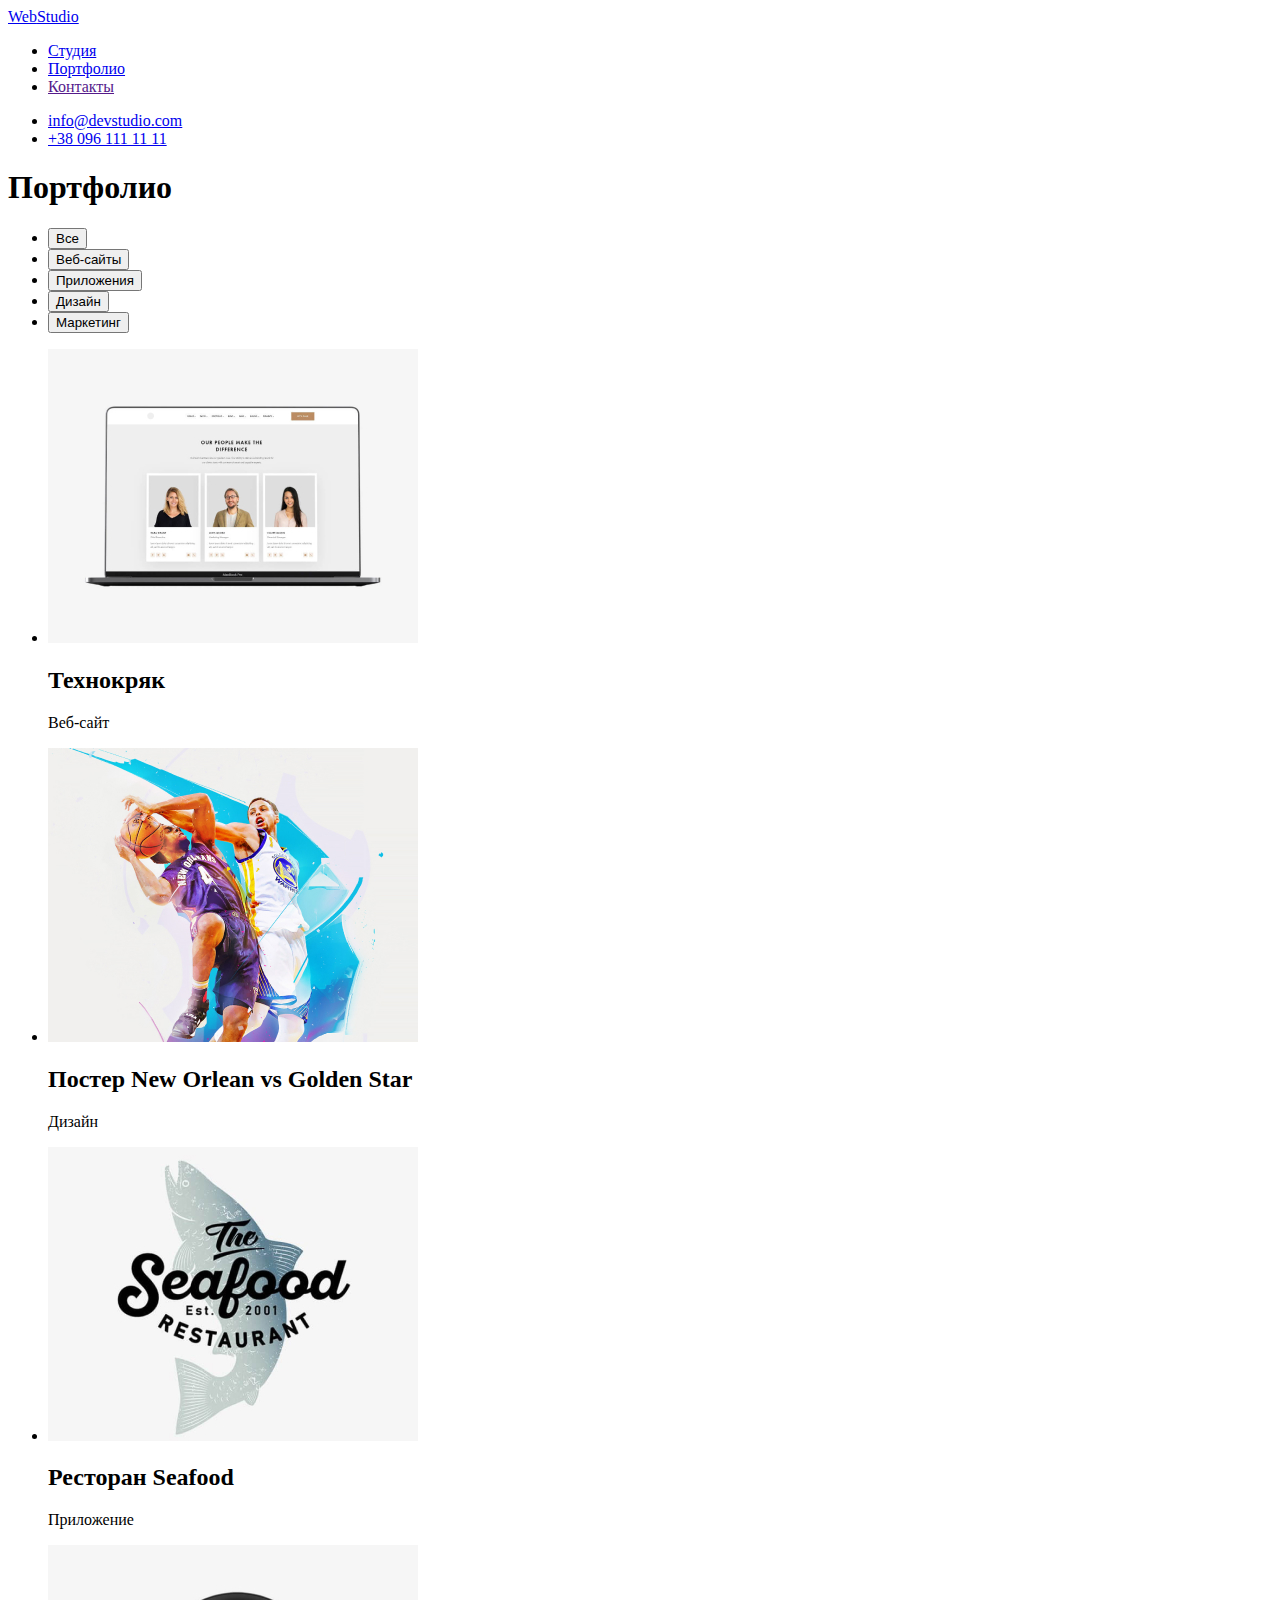
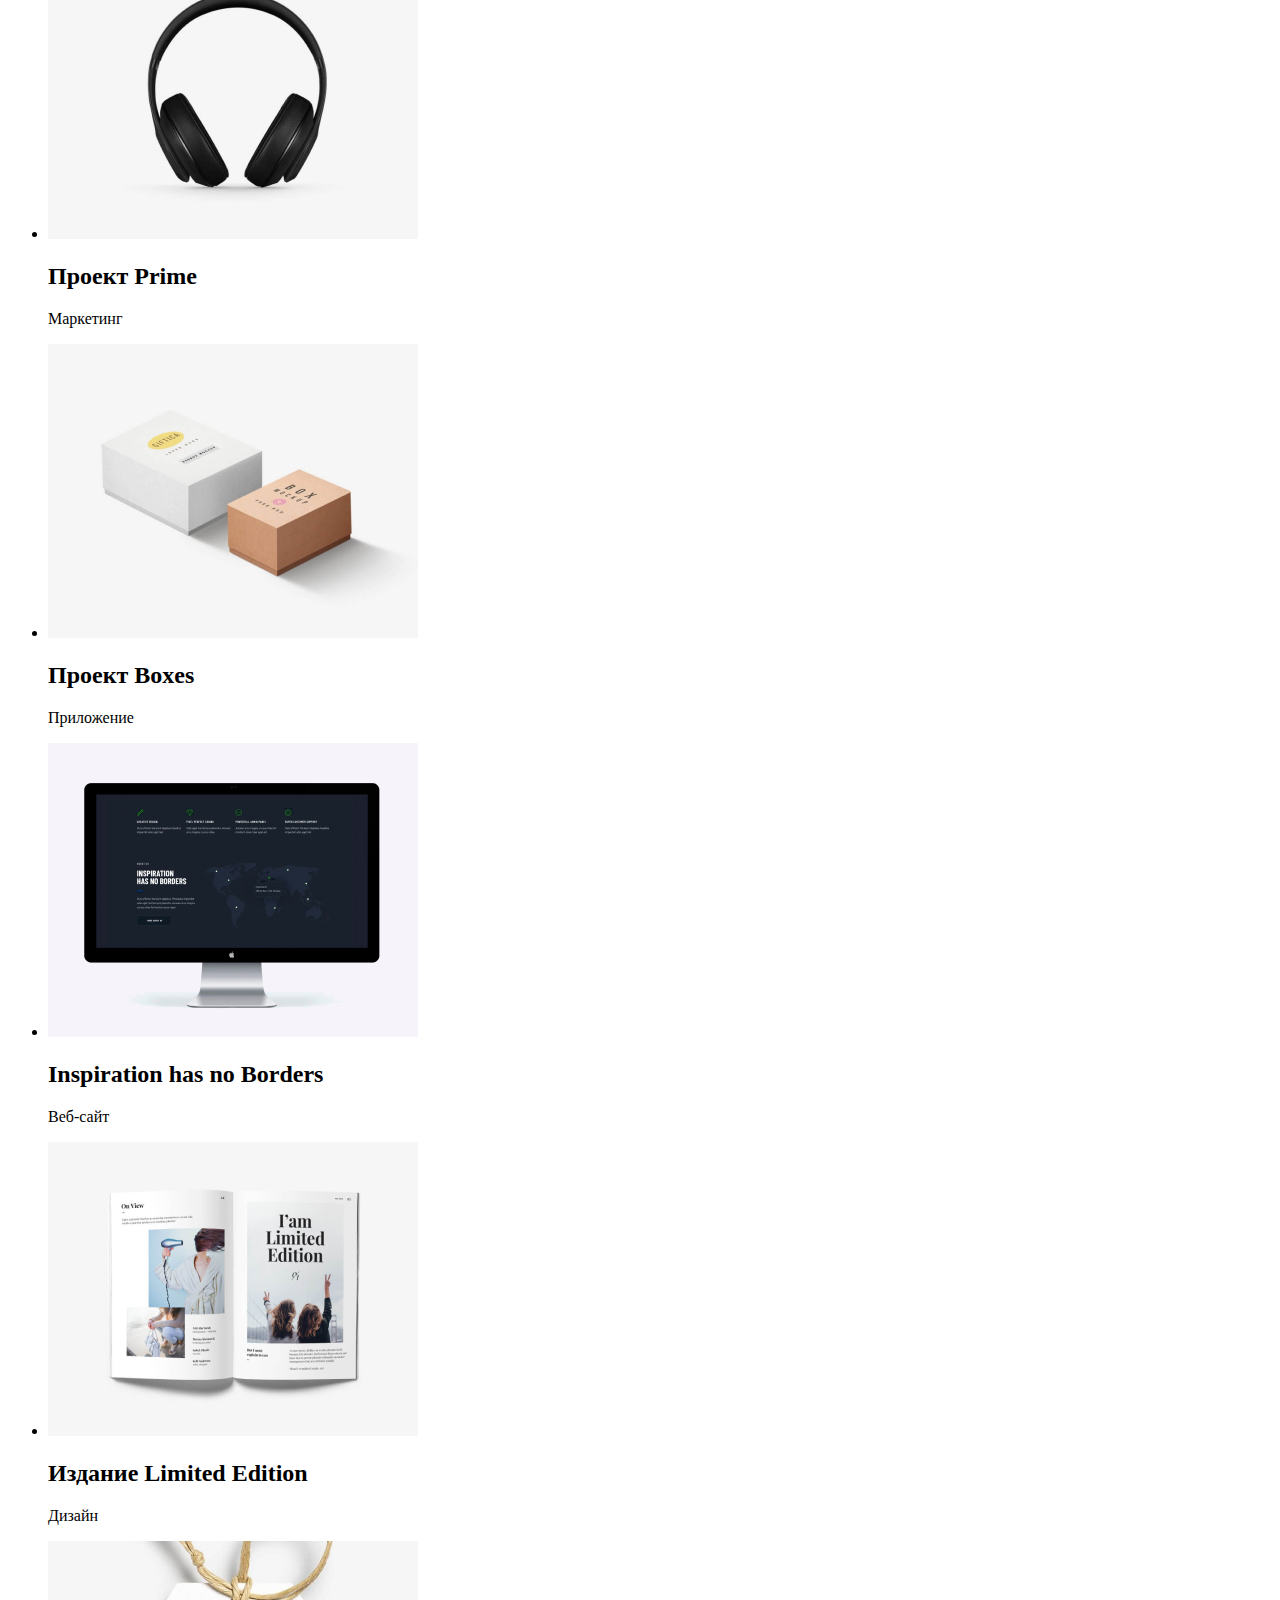
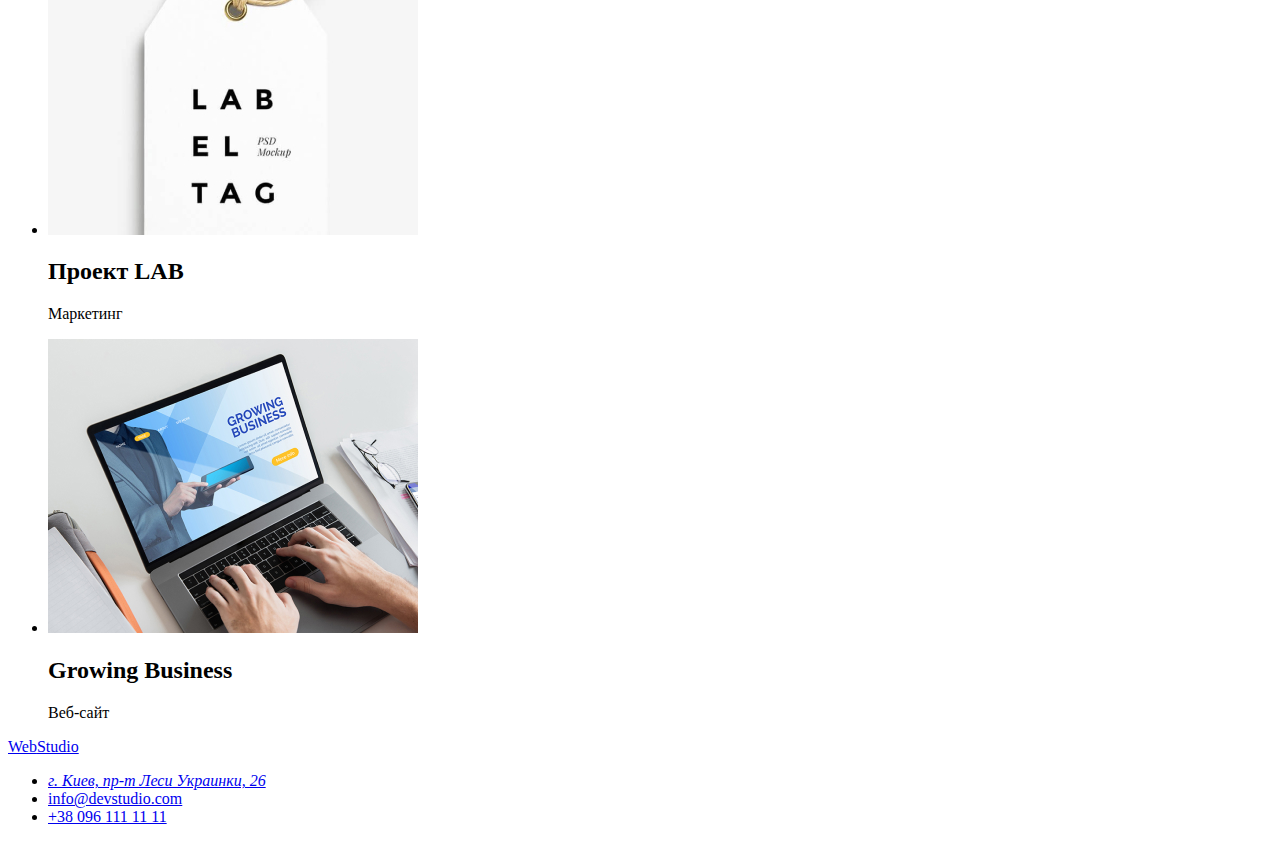
==== portfolio.html @ 706b6e43 "ДЗ на здачу" ====
<!DOCTYPE html>
<html lang="ru">

<head>
    <meta charset="UTF-8">
    <meta http-equiv="X-UA-Compatible" content="IE=edge">
    <meta name="viewport" content="width=device-width, initial-scale=1.0">
    <title>Document</title>
    <!--Шрифти-->
    <link rel="preconnect" href="https://fonts.googleapis.com">
    <link rel="preconnect" href="https://fonts.gstatic.com" crossorigin>
    <link
        href="https://fonts.googleapis.com/css2?family=Raleway:wght@700&family=Roboto:wght@400;500;700;900&display=swap"
        rel="stylesheet">
    <!--Нормалізація стилів-->
    <link rel="stylesheet" href="https://cdnjs.cloudflare.com/ajax/libs/modern-normalize/1.1.0/modern-normalize.min.css"
        integrity="sha512-wpPYUAdjBVSE4KJnH1VR1HeZfpl1ub8YT/NKx4PuQ5NmX2tKuGu6U/JRp5y+Y8XG2tV+wKQpNHVUX03MfMFn9Q=="
        crossorigin="anonymous" referrerpolicy="no-referrer" />
    <!--Підключаємо стилі-->
    <link rel="stylesheet" href="./css/styles.css">
</head>

<body>
    <!--Секція Хедер -->
    <header class="header">
        <div class="container header-container">
            <a class="logo link" lang="en" href="./index.html"><span class="logo-color">Web</span>Studio</a>
            <nav class="heder-nav">
                <ul class="header-list list">
                    <li class="header-list-item"><a class="header-link link current" href="./index.html">Студия</a></li>
                    <li class="header-list-item"><a class="header-link link " href="./portfolio.html">Портфолио</a></li>
                    <li class="header-list-item"><a class="header-link link " href="">Контакты</a></li>
                </ul>
            </nav>
            <ul class="header-group list ">
                <li><a class="haeder-contact link" href="mailto:info@devstudio.com">info@devstudio.com</a></li>
                <li><a class="haeder-contact link" href="tel:+380961111111">+38 096 111 11 11</a></li>
            </ul>
        </div>
    </header>
    <!-- Секція Мейн-->
    <main class="portfolio-main">
        <!--Секція портфоліо-->
        <section>
            <div class="container portfolio-main-about">
                <h1 class="hidden-headlines">Портфолио</h1>
                <!--прихований заголовок-->
                <ul class="list btn-filter-about">
                    <li><button class="btn-filter current" type="button">Все</button></li>
                    <li><button class="btn-filter" type="button">Веб-сайты</button></li>
                    <li><button class="btn-filter" type="button">Приложения</button></li>
                    <li><button class="btn-filter" type="button">Дизайн</button></li>
                    <li><button class="btn-filter" type="button">Маркетинг</button></li>
                </ul>
                <ul class="portfolio-list list">
                    <li class="portfolio-list-about">
                        <img class="portfolio-list-img" src="./images/portfolio/img-1.jpeg" alt="сайт наших клієнтів"
                            width="370" height="294">
                        <h2 class="portfolio-list-work">Технокряк</h2>
                        <p class="portfolio-list-category">Веб-сайт</p>
                    </li>
                    <li class="portfolio-list-about">
                        <img class="portfolio-list-img" src="./images/portfolio/img-2.jpeg"
                            alt="постер ігри баскетбольних команд" width="370" height="294">
                        <h2 class="portfolio-list-work">Постер <span lang="en">New Orlean vs Golden Star</span></h2>
                        <p class="portfolio-list-category">Дизайн</p>
                    </li>
                    <li class="portfolio-list-about">
                        <img class="portfolio-list-img" src="./images/portfolio/img-3.jpeg" alt="логотип ресторану"
                            width="370" height="294">
                        <h2 class="portfolio-list-work">Ресторан <span lang="en">Seafood</span></h2>
                        <p class="portfolio-list-category">Приложение</p>
                    </li>
                    <li class="portfolio-list-about">
                        <img class="portfolio-list-img" src="./images/portfolio/img-4.jpeg" alt="навушники" width="370"
                            height="294">
                        <h2 class="portfolio-list-work">Проект <span lang="en">Prime</span></h2>
                        <p class="portfolio-list-category">Маркетинг</p>
                    </li>
                    <li class="portfolio-list-about">
                        <img class="portfolio-list-img" src="./images/portfolio/img-5.jpeg" alt="" width="370"
                            height="294">
                        <h2 class="portfolio-list-work">Проект <span lang="en">Boxes</span></h2>
                        <p class="portfolio-list-category">Приложение</p>
                    </li>
                    <li class="portfolio-list-about">
                        <img class="portfolio-list-img" src="./images/portfolio/img-6.jpeg" alt="сайт наших клієнтів"
                            width="370" height="294">
                        <h2 class="portfolio-list-work"><span lang="en">Inspiration has no Borders</span></h2>
                        <p class="portfolio-list-category">Веб-сайт</p>
                    </li>
                    <li class="portfolio-list-about">
                        <img class="portfolio-list-img" src="./images/portfolio/img-7.jpeg" alt="розворот журналу"
                            width="370" height="294">
                        <h2 class="portfolio-list-work">Издание <span lang="en">Limited Edition</span></h2>
                        <p class="portfolio-list-category">Дизайн</p>
                    </li>
                    <li class="portfolio-list-about">
                        <img class="portfolio-list-img" src="./images/portfolio/img-8.jpeg" alt="лейба компанії"
                            width="370" height="294">
                        <h2 class="portfolio-list-work">Проект <span lang="en">LAB</span></h2>
                        <p class="portfolio-list-category">Маркетинг</p>
                    </li>
                    <li class="portfolio-list-about">
                        <img class="portfolio-list-img" src="./images/portfolio/img-9.jpeg" alt="сайт наших клієнтів"
                            width="370" height="294">
                        <h2 class="portfolio-list-work"><span lang="en">Growing Business</span></h2>
                        <p class="portfolio-list-category">Веб-сайт</p>
                    </li>
                </ul>
            </div>
        </section>
    </main>
    <!--Секція Футер-->
    <footer class="footer">
        <div class="container footer-container-about">
            <a class="logo link" href="./index.html"><span class="logo-color">Web</span><span
                    class="footer-logo">Studio</span></a>
            <ul class="list footer-list">
                <li class="footer-list-about">
                    <address>
                        <a class="addres-link link" href="https://goo.gl/maps/RACPQmF9XPYfLXvd8" target="_blank"
                            rel="noopener noreferr">г. Киев, пр-т
                            Леси Украинки, 26</a>
                    </address>
                </li>
                <li class="footer-list-about"><a class="footer-contact link"
                        href="mailto:info@devstudio.com">info@devstudio.com</a></li>
                <li class="footer-list-about"><a class="footer-contact link" href="tel:+380961111111">+38 096 111 11
                        11</a></li>
            </ul>
        </div>
    </footer>
</body>

</html>
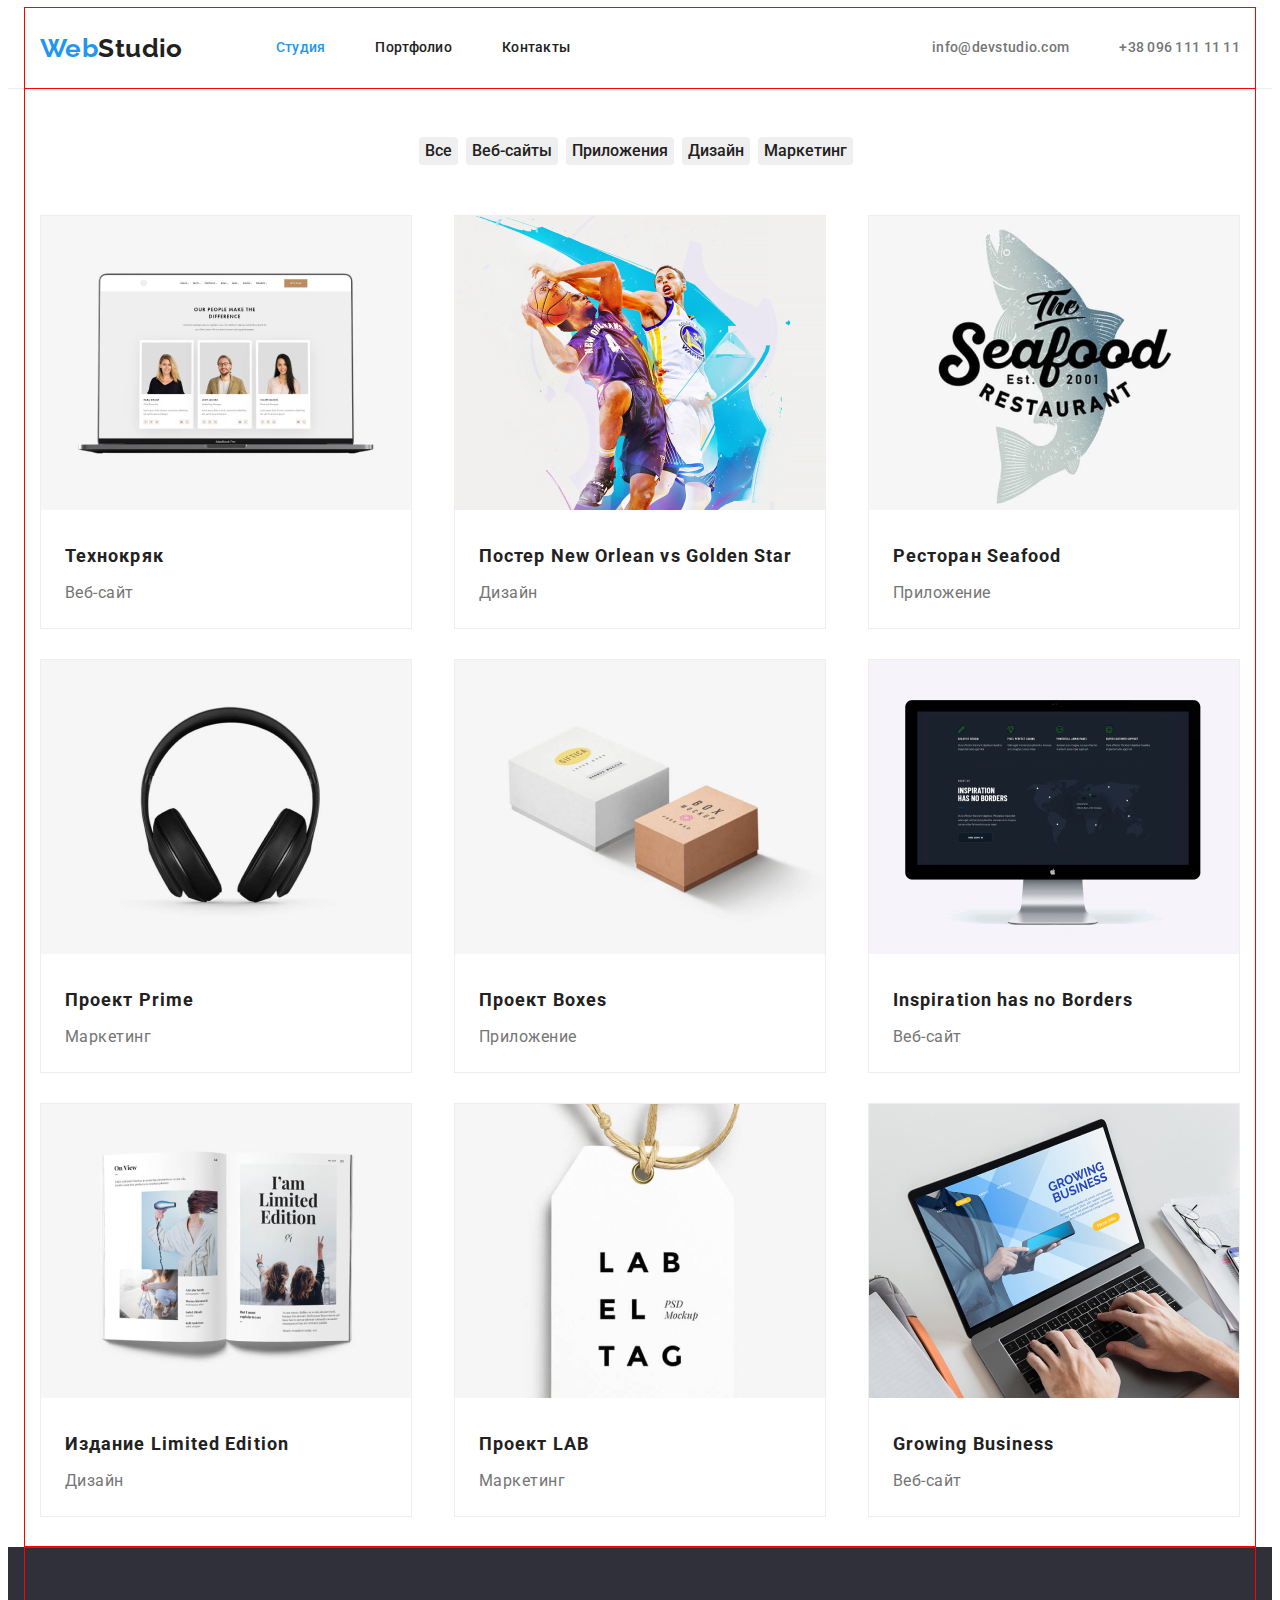
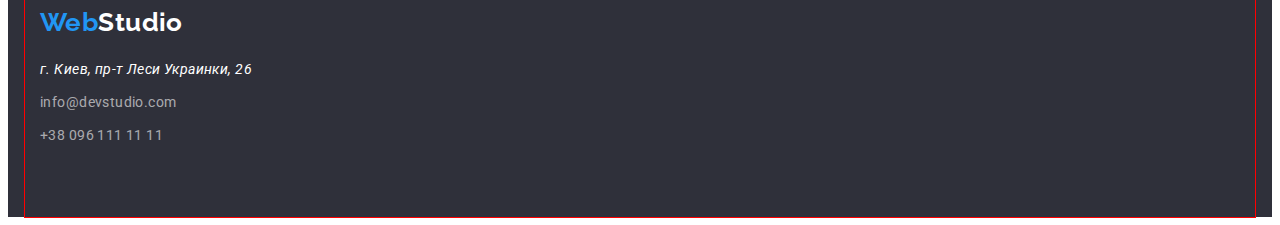
==== commit 316b790d: "повторна перевірка" ====
--- a/portfolio.html
+++ b/portfolio.html
@@ -17,7 +17,7 @@
         integrity="sha512-wpPYUAdjBVSE4KJnH1VR1HeZfpl1ub8YT/NKx4PuQ5NmX2tKuGu6U/JRp5y+Y8XG2tV+wKQpNHVUX03MfMFn9Q=="
         crossorigin="anonymous" referrerpolicy="no-referrer" />
     <!--Підключаємо стилі-->
-    <link rel="stylesheet" href="./css/styles.css">
+    <link rel="stylesheet" href="./CSS/styles.css">
 </head>
 
 <body>
--- a/CSS/styles.css
+++ b/CSS/styles.css
@@ -0,0 +1,393 @@
+:root {
+    /*Шрифт*/
+    --main-font: "Roboto";
+    --secondary-font: "Raleway";
+    /*колір шрифта*/
+    --accent-color: #2196F3;
+    --txt-color: #212121;
+    --general-color: #757575;
+    --additional--color: #FFFFFF;
+    /*фоновий колір*/
+    --backgraund-color: #2F303A;
+    --backgraund-btn-color: #2196F3;
+    --backgraund--hover-color: #188CE8;
+    --backgraund--add-color: #F5F4FA;
+    --backgraund--general-color: #FFFFFF;
+}
+
+body {
+    font-family: var(--main-font), sans-serif;
+    font-size: 14px;
+    line-height: 1.71;
+    letter-spacing: 0.03em;
+    color: var(--general-color);
+}
+h1,
+h2,
+h3,
+h4,
+p {
+    margin: 0;
+}
+
+.img {
+    display: block;
+    max-width: 100%;
+    height: auto;
+}
+/*common styles start*/
+.container {
+    width: 1200px;
+    padding-left: 15px;
+    padding-right: 15px;
+    margin-left: auto;
+    margin-right: auto;
+
+    outline: 1px solid red;
+}
+.logo {
+    font-family: var(--secondary-font), sans-serif;
+    font-weight: 700;
+    font-size: 26px;
+    line-height: 1.19;
+    /* identical to box height */
+
+    color: var(--txt-color);
+
+    margin-right: 93px;
+}
+
+.logo-color {
+    color: var(--accent-color);
+}
+
+.link {
+    text-decoration: none;
+}
+
+.list {
+    list-style: none;
+    margin: 0;
+    padding: 0;
+}
+
+.header {
+    border-bottom: 1px solid #EEEEEE;
+    
+}
+
+.header-container,
+.header-group {
+    display: flex;
+    align-items: center;
+    margin-left: auto;
+}
+
+.header-link{
+    display: block;
+    padding-top: 32px;
+    padding-bottom: 32px;
+    font-weight: 500;
+    line-height: 1.14;
+    letter-spacing: 0.02em;
+    color: var(--txt-color);
+}
+
+.header-list-item:not(:last-child){
+    margin-right: 50px;  
+}
+
+.header-list {
+    display: flex;
+}
+
+.header-link:hover,
+.header-link:focus,
+.footer-contact:hover,
+.footer-contact:focus {
+    color: var(--accent-color);
+}
+
+.header-list .link.current {
+    color: var(--accent-color);
+}
+
+.haeder-contact {
+    font-weight: 500;
+    line-height: 1.14;
+    letter-spacing: 0.02em;
+    color: var(--general-color);
+
+    margin-left: 50px;
+}
+
+.haeder-contact:hover,
+.haeder-contact:focus {
+    color: var(--accent-color);
+}
+
+/*кнопки*/
+.btn {
+    font-weight: 700;
+    font-size: 16px;
+    line-height: 1.88;
+
+    font-family: inherit;
+    letter-spacing: 0.06em;
+    background-color: var(--backgraund-btn-color);
+    color: var(--additional--color);
+    border-radius: 4px;
+    cursor: pointer;
+
+    margin-top: 30px;
+}
+
+.btn:hover,
+.btn:focus {
+    background-color: var(--backgraund--hover-color);
+}
+
+.btn-container {
+    width: 200px;
+    height: 50px;
+}
+
+/*секція мейн*/
+.main-container{
+    display: flex;
+    flex-direction: column;
+    padding-top: 200px;
+    padding-bottom: 200px;
+    align-items: center
+}
+
+.mainpage {
+    background: var(--backgraund-color);
+}
+
+.mainpage-title {
+    font-weight: 900;
+    font-size: 44px;
+    line-height: 1.36;
+    /* or 136% */
+
+    text-align: center;
+    letter-spacing: 0.06em;
+    text-transform: uppercase;
+    color: var(--additional--color);
+
+    width: 696px;
+}
+
+/*приховані заголовки*/
+.hidden-headlines {
+    visibility: hidden;
+}
+
+/*Секція 2 Наші переваги*/
+.benefits-list {
+    display: flex;
+}
+
+.benefits-list-title {
+    font-weight: 700;
+    font-size: 14px;
+    line-height: 1.14;
+    text-transform: uppercase;
+    color: var(--txt-color);
+
+    margin-top: 94px;
+    margin-bottom: 10px;
+}
+
+.benefits-list-paragraph {
+    margin-bottom: 94px;
+}
+
+.benefits-list-paragraph,
+.benefits-list-title:not(:last-child) {
+    width: 270px;
+    margin-right: 30px;
+}
+
+/*Секція 3 чим ми займаємося*/
+.headlines {
+    font-weight: 700;
+    font-size: 36px;
+    line-height: 1.16;
+    text-align: center;
+    color: var(--txt-color);
+
+}
+
+.container-list {
+    display: flex;
+    flex-direction: column;
+}
+
+.ourworks-list {
+    display: flex;
+}
+
+.ourworks-list-img {
+    margin-right: 30px;
+    margin-top: 50px;
+    margin-bottom: 94px;
+}
+
+/*Секція 4(Наша команда)*/
+
+.headlines-about {
+    margin-top: 94px;
+    margin-bottom: 50px;
+}
+
+.team-about {
+    display: flex;
+    flex-direction: column;
+}
+.team {
+    background-color: var(--backgraund--add-color);
+}
+
+.team-list {
+    display: flex;
+    margin-bottom: 94px;
+
+}
+
+.team-list-about {
+    margin-right: 30px;
+        
+
+    box-shadow: 0px 1px 3px rgba(0, 0, 0, 0.12), 0px 1px 1px rgba(0, 0, 0, 0.14), 0px 2px 1px rgba(0, 0, 0, 0.2);
+    border-radius: 0px 0px 4px 4px;
+    background-color: var(--backgraund--general-color);
+}
+
+.team-title {
+    font-weight: 500;
+    font-size: 16px;
+    line-height: 1.19;
+
+    text-align: center;
+    color: var(--txt-color);
+
+    margin-top: 30px;
+}
+
+.team-position {
+    font-size: 16px;
+    line-height: 1.19;
+
+    text-align: center;
+    margin-top: 10px;
+    margin-bottom: 30px;
+}
+
+
+
+/*Секція Футер*/
+.footer {
+    background-color: var(--backgraund-color);
+}
+
+.addres-link {
+    color: var(--additional--color);
+}
+
+.footer-contact {
+    color: rgba(255, 255, 255, 0.6);
+}
+
+.footer-logo {
+    color: var(--additional--color);
+}
+
+.footer-container-about {
+    display: flex;
+    flex-direction: column;
+    padding-top: 60px;
+    
+}
+
+.footer-list {
+    margin-top: 20px;
+    margin-bottom: 60px;
+}
+
+.footer-list-about {
+    margin-bottom: 9px;
+}
+
+/*portfolio - Секція фільтр*/
+.portfolio-main-about {
+    display: flex;
+    flex-direction: column;
+    align-items: center;
+}
+
+.btn-filter-about {
+    display: flex;
+    align-items: center;
+}
+
+.btn-filter {
+    font-weight: 500;
+    font-size: 16px;
+    line-height: 1.62;
+    
+    font-family: inherit;
+    border: none;
+    border-radius: 4px;
+    color: var(--txt-color);
+    cursor: pointer;
+
+    margin-right: 8px;
+    margin-bottom: 50px;
+}
+
+.btn-filter:hover,
+.btn-filter:focus {
+    color: var(--additional--color);
+    background-color: var(--backgraund-btn-color);
+    /* shadow-middle */
+
+    box-shadow: 0px 3px 1px rgba(0, 0, 0, 0.1), 0px 1px 2px rgba(0, 0, 0, 0.08), 0px 2px 2px rgba(0, 0, 0, 0.12);
+}
+
+/*portfolio - Секція портфоліо*/
+.portfolio-list {
+    display: flex;
+    flex-wrap: wrap;
+    justify-content: space-between;
+}
+
+.portfolio-list-work {
+    font-weight: 700;
+    font-size: 18px;
+    line-height: 2;
+
+    letter-spacing: 0.06em;
+    color: var(--txt-color);
+
+    margin-top: 20px;
+    margin-left: 24px;
+}
+
+.portfolio-list-category {
+    font-size: 16px;
+    line-height: 1.88;
+    /* identical to box height, or 188% */
+    
+    letter-spacing: 0.03em;
+    
+    margin-top: 4px;
+    margin-bottom: 20px;
+    margin-left: 24px;
+    }
+
+    .portfolio-list-about {
+        margin-bottom: 30px;
+        border: 1px solid #EEEEEE;
+    }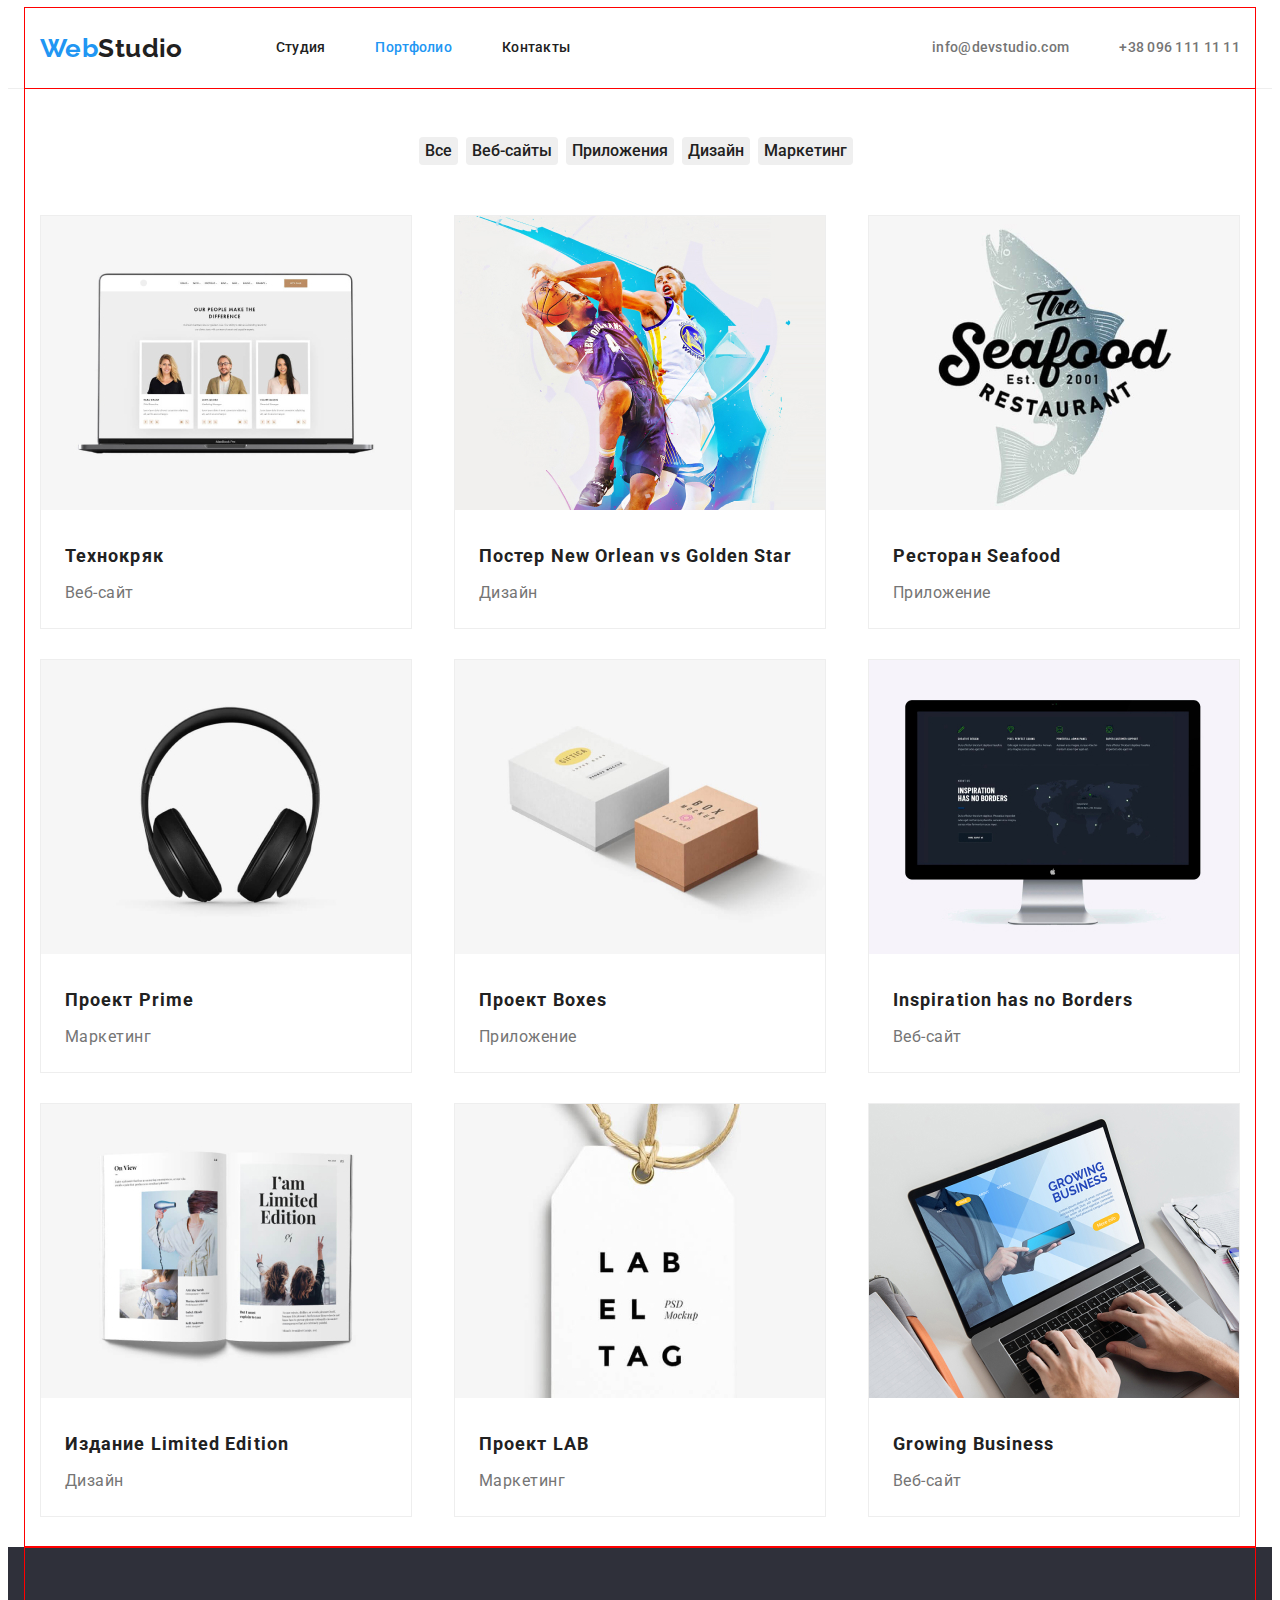
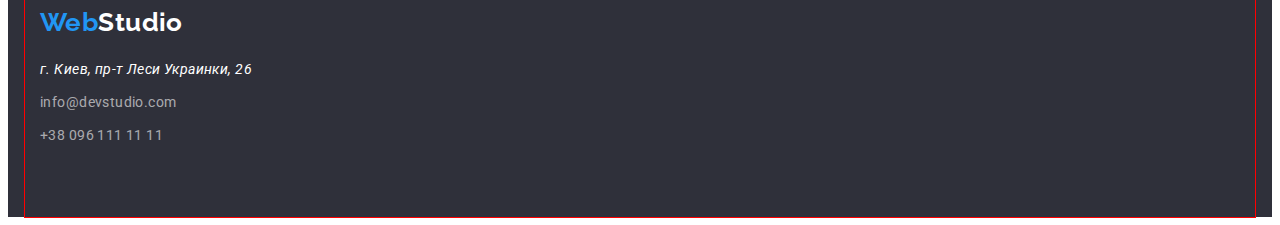
==== commit 565949f5: "Update portfolio.html" ====
--- a/portfolio.html
+++ b/portfolio.html
@@ -27,8 +27,8 @@
             <a class="logo link" lang="en" href="./index.html"><span class="logo-color">Web</span>Studio</a>
             <nav class="heder-nav">
                 <ul class="header-list list">
-                    <li class="header-list-item"><a class="header-link link current" href="./index.html">Студия</a></li>
-                    <li class="header-list-item"><a class="header-link link " href="./portfolio.html">Портфолио</a></li>
+                    <li class="header-list-item"><a class="header-link link " href="./index.html">Студия</a></li>
+                    <li class="header-list-item"><a class="header-link link current" href="./portfolio.html">Портфолио</a></li>
                     <li class="header-list-item"><a class="header-link link " href="">Контакты</a></li>
                 </ul>
             </nav>
@@ -38,7 +38,7 @@
             </ul>
         </div>
     </header>
-    <!-- Секція Мейн-->
+    <!-- Секція Мейн=-->
     <main class="portfolio-main">
         <!--Секція портфоліо-->
         <section>
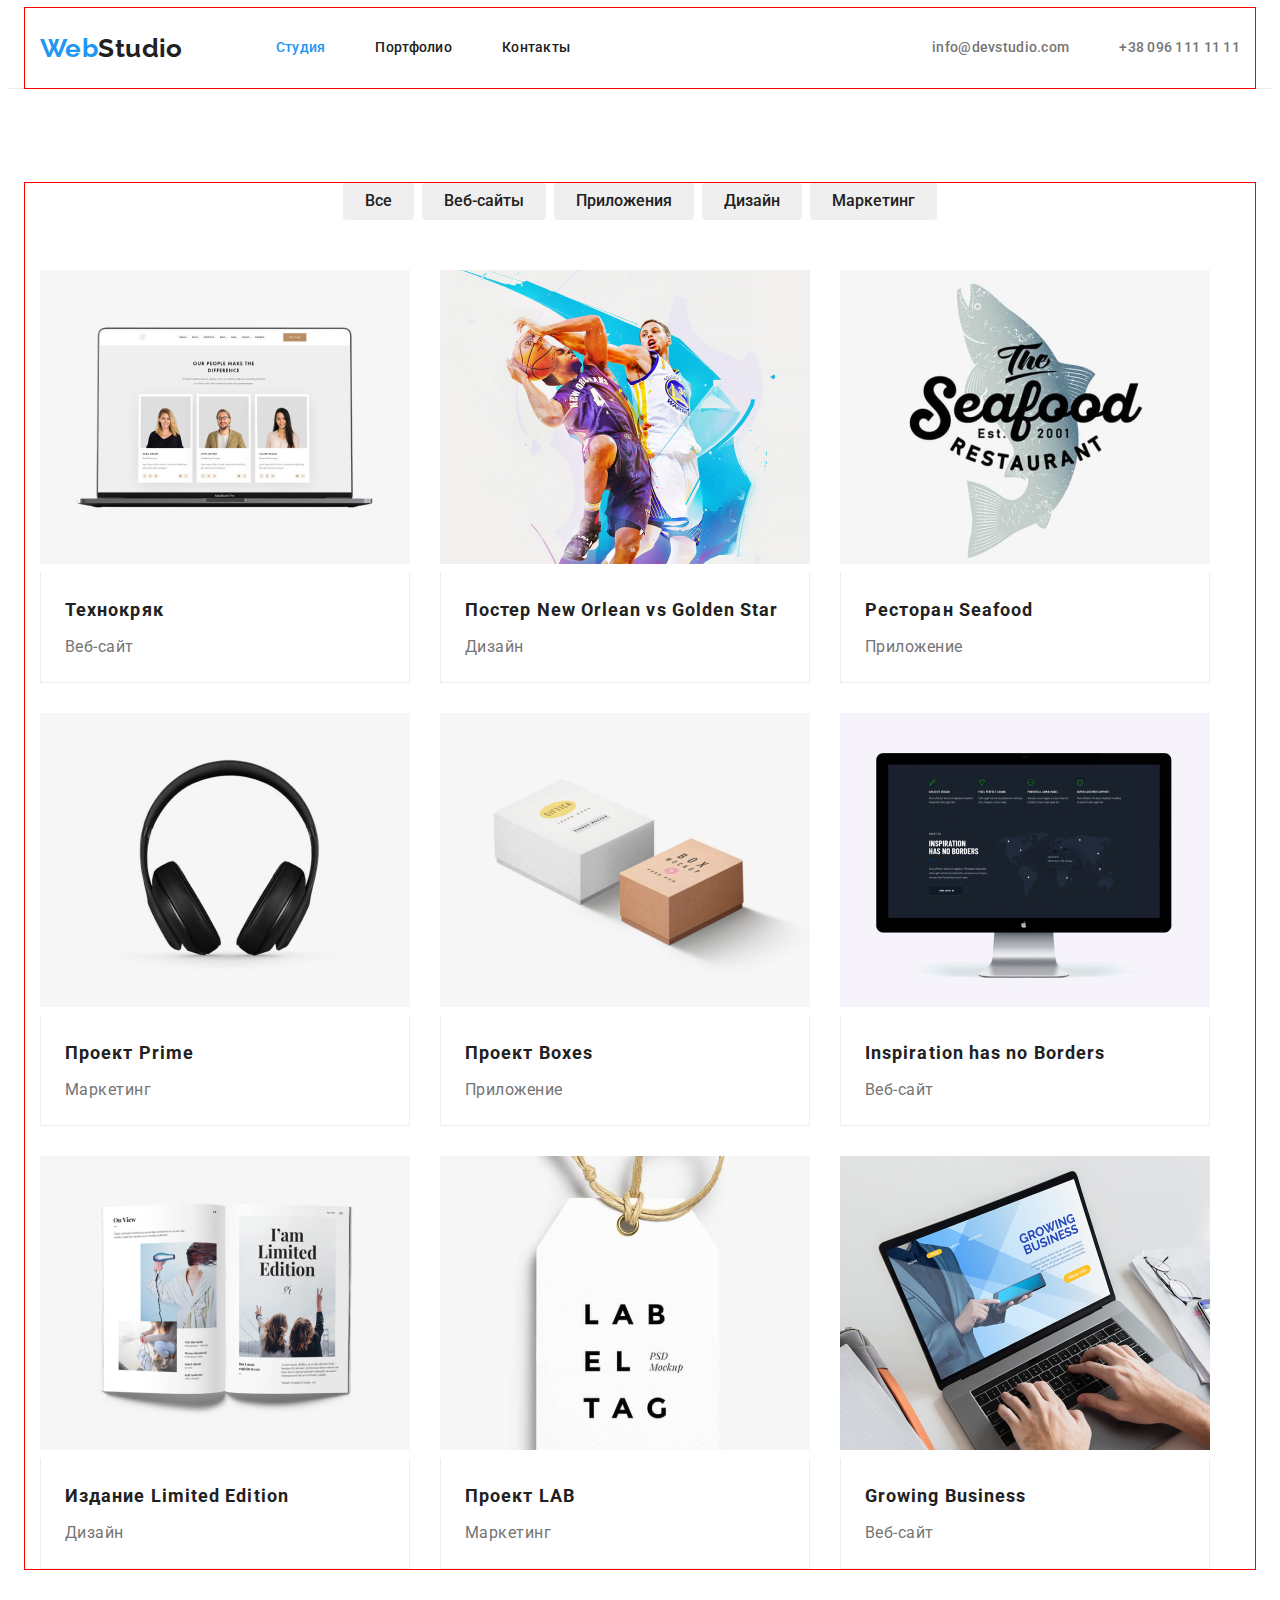
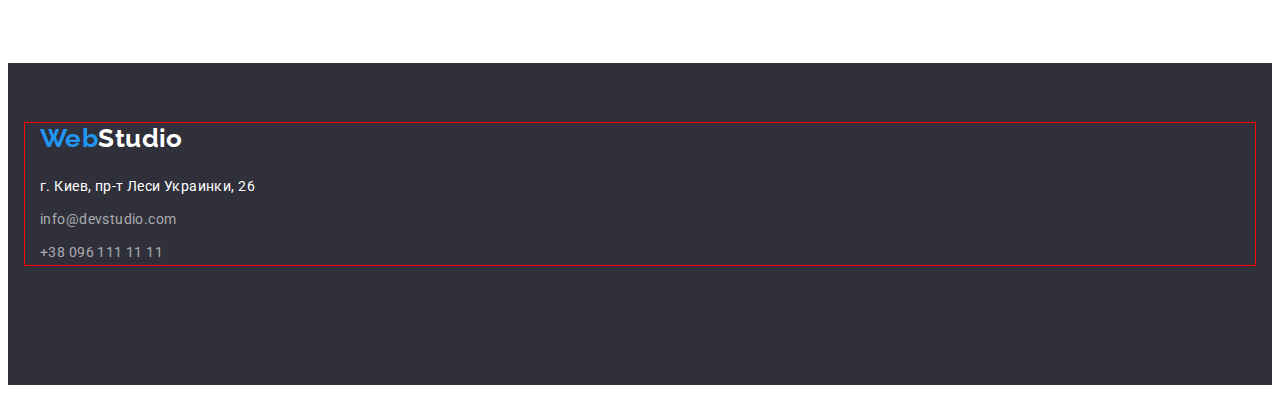
==== commit 371d1578: "кориговане ДЗ згідно коментарв ментора" ====
--- a/portfolio.html
+++ b/portfolio.html
@@ -27,85 +27,99 @@
             <a class="logo link" lang="en" href="./index.html"><span class="logo-color">Web</span>Studio</a>
             <nav class="heder-nav">
                 <ul class="header-list list">
-                    <li class="header-list-item"><a class="header-link link " href="./index.html">Студия</a></li>
-                    <li class="header-list-item"><a class="header-link link current" href="./portfolio.html">Портфолио</a></li>
+                    <li class="header-list-item"><a class="header-link link current" href="./index.html">Студия</a></li>
+                    <li class="header-list-item"><a class="header-link link " href="./portfolio.html">Портфолио</a></li>
                     <li class="header-list-item"><a class="header-link link " href="">Контакты</a></li>
                 </ul>
             </nav>
             <ul class="header-group list ">
-                <li><a class="haeder-contact link" href="mailto:info@devstudio.com">info@devstudio.com</a></li>
-                <li><a class="haeder-contact link" href="tel:+380961111111">+38 096 111 11 11</a></li>
+                <li class="header-group-list"><a class="haeder-contact link" href="mailto:info@devstudio.com">info@devstudio.com</a></li>
+                <li class="header-group-list"><a class="haeder-contact link" href="tel:+380961111111">+38 096 111 11 11</a></li>
             </ul>
         </div>
     </header>
     <!-- Секція Мейн=-->
     <main class="portfolio-main">
         <!--Секція портфоліо-->
-        <section>
+        <section class="portfolio-main-sactoin">
             <div class="container portfolio-main-about">
                 <h1 class="hidden-headlines">Портфолио</h1>
                 <!--прихований заголовок-->
                 <ul class="list btn-filter-about">
-                    <li><button class="btn-filter current" type="button">Все</button></li>
-                    <li><button class="btn-filter" type="button">Веб-сайты</button></li>
-                    <li><button class="btn-filter" type="button">Приложения</button></li>
-                    <li><button class="btn-filter" type="button">Дизайн</button></li>
-                    <li><button class="btn-filter" type="button">Маркетинг</button></li>
+                    <li class="btn-filter-list"><button class="btn-filter current" type="button">Все</button></li>
+                    <li class="btn-filter-list"><button class="btn-filter" type="button">Веб-сайты</button></li>
+                    <li class="btn-filter-list"><button class="btn-filter" type="button">Приложения</button></li>
+                    <li class="btn-filter-list"><button class="btn-filter" type="button">Дизайн</button></li>
+                    <li class="btn-filter-list"><button class="btn-filter" type="button">Маркетинг</button></li>
                 </ul>
                 <ul class="portfolio-list list">
-                    <li class="portfolio-list-about">
-                        <img class="portfolio-list-img" src="./images/portfolio/img-1.jpeg" alt="сайт наших клієнтів"
+                    <li class="portfolio-list-examples">
+                        <img class="portfolio-list-img" src="./images/portfolio/img-1.jpeg" alt="сайт наших клієнтів" width="370"
+                            height="294">
+                        <div class="portfolio-list-about">
+                            <h2 class="portfolio-list-work">Технокряк</h2>
+                            <p class="portfolio-list-category">Веб-сайт</p>
+                        </div>
+                    </li>
+                    <li class="portfolio-list-examples">
+                        <img class="portfolio-list-img" src="./images/portfolio/img-2.jpeg" alt="постер ігри баскетбольних команд"
                             width="370" height="294">
-                        <h2 class="portfolio-list-work">Технокряк</h2>
-                        <p class="portfolio-list-category">Веб-сайт</p>
+                        <div class="portfolio-list-about">
+                            <h2 class="portfolio-list-work">Постер <span lang="en">New Orlean vs Golden Star</span></h2>
+                            <p class="portfolio-list-category">Дизайн</p>
+                        </div>
                     </li>
-                    <li class="portfolio-list-about">
-                        <img class="portfolio-list-img" src="./images/portfolio/img-2.jpeg"
-                            alt="постер ігри баскетбольних команд" width="370" height="294">
-                        <h2 class="portfolio-list-work">Постер <span lang="en">New Orlean vs Golden Star</span></h2>
-                        <p class="portfolio-list-category">Дизайн</p>
+                    <li class="portfolio-list-examples">
+                        <img class="portfolio-list-img" src="./images/portfolio/img-3.jpeg" alt="логотип ресторану" width="370"
+                            height="294">
+                        <div class="portfolio-list-about">
+                            <h2 class="portfolio-list-work">Ресторан <span lang="en">Seafood</span></h2>
+                            <p class="portfolio-list-category">Приложение</p>
+                        </div>
                     </li>
-                    <li class="portfolio-list-about">
-                        <img class="portfolio-list-img" src="./images/portfolio/img-3.jpeg" alt="логотип ресторану"
-                            width="370" height="294">
-                        <h2 class="portfolio-list-work">Ресторан <span lang="en">Seafood</span></h2>
-                        <p class="portfolio-list-category">Приложение</p>
+                    <li class="portfolio-list-examples">
+                        <img class="portfolio-list-img" src="./images/portfolio/img-4.jpeg" alt="навушники" width="370" height="294">
+                        <div class="portfolio-list-about">
+                            <h2 class="portfolio-list-work">Проект <span lang="en">Prime</span></h2>
+                            <p class="portfolio-list-category">Маркетинг</p>
+                        </div>
                     </li>
-                    <li class="portfolio-list-about">
-                        <img class="portfolio-list-img" src="./images/portfolio/img-4.jpeg" alt="навушники" width="370"
+                    <li class="portfolio-list-examples">
+                        <img class="portfolio-list-img" src="./images/portfolio/img-5.jpeg" alt="" width="370" height="294">
+                        <div class="portfolio-list-about">
+                            <h2 class="portfolio-list-work">Проект <span lang="en">Boxes</span></h2>
+                            <p class="portfolio-list-category">Приложение</p>
+                        </div>
+                    </li>
+                    <li class="portfolio-list-examples">
+                        <img class="portfolio-list-img" src="./images/portfolio/img-6.jpeg" alt="сайт наших клієнтів" width="370"
                             height="294">
-                        <h2 class="portfolio-list-work">Проект <span lang="en">Prime</span></h2>
-                        <p class="portfolio-list-category">Маркетинг</p>
+                        <div class="portfolio-list-about">
+                            <h2 class="portfolio-list-work"><span lang="en">Inspiration has no Borders</span></h2>
+                            <p class="portfolio-list-category">Веб-сайт</p>
+                        </div>
                     </li>
-                    <li class="portfolio-list-about">
-                        <img class="portfolio-list-img" src="./images/portfolio/img-5.jpeg" alt="" width="370"
+                    <li class="portfolio-list-examples">
+                        <img class="portfolio-list-img" src="./images/portfolio/img-7.jpeg" alt="розворот журналу" width="370" height="294">
+                        <div class="portfolio-list-about">
+                            <h2 class="portfolio-list-work">Издание <span lang="en">Limited Edition</span></h2>
+                            <p class="portfolio-list-category">Дизайн</p>
+                        </div>
+                    </li>
+                    <li class="portfolio-list-examples">
+                        <img class="portfolio-list-img" src="./images/portfolio/img-8.jpeg" alt="лейба компанії" width="370" height="294">
+                        <div class="portfolio-list-about">
+                            <h2 class="portfolio-list-work">Проект <span lang="en">LAB</span></h2>
+                            <p class="portfolio-list-category">Маркетинг</p>
+                        </div>
+                    </li>
+                    <li class="portfolio-list-examples">
+                        <img class="portfolio-list-img" src="./images/portfolio/img-9.jpeg" alt="сайт наших клієнтів" width="370"
                             height="294">
-                        <h2 class="portfolio-list-work">Проект <span lang="en">Boxes</span></h2>
-                        <p class="portfolio-list-category">Приложение</p>
-                    </li>
-                    <li class="portfolio-list-about">
-                        <img class="portfolio-list-img" src="./images/portfolio/img-6.jpeg" alt="сайт наших клієнтів"
-                            width="370" height="294">
-                        <h2 class="portfolio-list-work"><span lang="en">Inspiration has no Borders</span></h2>
-                        <p class="portfolio-list-category">Веб-сайт</p>
-                    </li>
-                    <li class="portfolio-list-about">
-                        <img class="portfolio-list-img" src="./images/portfolio/img-7.jpeg" alt="розворот журналу"
-                            width="370" height="294">
-                        <h2 class="portfolio-list-work">Издание <span lang="en">Limited Edition</span></h2>
-                        <p class="portfolio-list-category">Дизайн</p>
-                    </li>
-                    <li class="portfolio-list-about">
-                        <img class="portfolio-list-img" src="./images/portfolio/img-8.jpeg" alt="лейба компанії"
-                            width="370" height="294">
-                        <h2 class="portfolio-list-work">Проект <span lang="en">LAB</span></h2>
-                        <p class="portfolio-list-category">Маркетинг</p>
-                    </li>
-                    <li class="portfolio-list-about">
-                        <img class="portfolio-list-img" src="./images/portfolio/img-9.jpeg" alt="сайт наших клієнтів"
-                            width="370" height="294">
-                        <h2 class="portfolio-list-work"><span lang="en">Growing Business</span></h2>
-                        <p class="portfolio-list-category">Веб-сайт</p>
+                        <div class="portfolio-list-about">
+                            <h2 class="portfolio-list-work"><span lang="en">Growing Business</span></h2>
+                            <p class="portfolio-list-category">Веб-сайт</p>
+                        </div>
                     </li>
                 </ul>
             </div>
--- a/CSS/styles.css
+++ b/CSS/styles.css
@@ -113,11 +113,16 @@
 }
 
 .haeder-contact {
+    display: block;
+    padding-top: 32px;
+    padding-bottom: 32px;
     font-weight: 500;
     line-height: 1.14;
     letter-spacing: 0.02em;
     color: var(--general-color);
-
+}
+
+.header-group-list:not(:first-child){
     margin-left: 50px;
 }
 
@@ -143,7 +148,9 @@
 }
 
 .btn:hover,
-.btn:focus {
+.btn:focus,
+.btn-filter.current:hover,
+.btn-filter.current:focus {
     background-color: var(--backgraund--hover-color);
 }
 
@@ -156,12 +163,11 @@
 .main-container{
     display: flex;
     flex-direction: column;
-    padding-top: 200px;
-    padding-bottom: 200px;
     align-items: center
 }
 
 .mainpage {
+    padding: 200px 0;
     background: var(--backgraund-color);
 }
 
@@ -182,11 +188,22 @@
 /*приховані заголовки*/
 .hidden-headlines {
     visibility: hidden;
+    width: 1px;
+    height: 1px;
+    margin: -1px;
+    opacity: 0;
 }
 
 /*Секція 2 Наші переваги*/
+.benefits {
+    padding: 94px 0;
+}
 .benefits-list {
     display: flex;
+}
+
+.benefits-list-about:not(:last-child) {
+    margin-right: 30px;
 }
 
 .benefits-list-title {
@@ -196,21 +213,16 @@
     text-transform: uppercase;
     color: var(--txt-color);
 
-    margin-top: 94px;
     margin-bottom: 10px;
 }
 
-.benefits-list-paragraph {
-    margin-bottom: 94px;
-}
-
-.benefits-list-paragraph,
-.benefits-list-title:not(:last-child) {
-    width: 270px;
-    margin-right: 30px;
-}
-
 /*Секція 3 чим ми займаємося*/
+.ourworks {
+    padding-bottom: 94px;
+}
+.ourworks-headlines {
+    margin-bottom: 50px;
+}
 .headlines {
     font-weight: 700;
     font-size: 36px;
@@ -231,14 +243,11 @@
 
 .ourworks-list-img {
     margin-right: 30px;
-    margin-top: 50px;
-    margin-bottom: 94px;
 }
 
 /*Секція 4(Наша команда)*/
 
 .headlines-about {
-    margin-top: 94px;
     margin-bottom: 50px;
 }
 
@@ -248,12 +257,11 @@
 }
 .team {
     background-color: var(--backgraund--add-color);
+    padding: 94px 0;
 }
 
 .team-list {
     display: flex;
-    margin-bottom: 94px;
-
 }
 
 .team-list-about {
@@ -272,8 +280,7 @@
 
     text-align: center;
     color: var(--txt-color);
-
-    margin-top: 30px;
+    margin-bottom: 10px;
 }
 
 .team-position {
@@ -281,8 +288,10 @@
     line-height: 1.19;
 
     text-align: center;
-    margin-top: 10px;
-    margin-bottom: 30px;
+}
+
+.team-list-description {
+    padding: 30px 0;
 }
 
 
@@ -290,10 +299,14 @@
 /*Секція Футер*/
 .footer {
     background-color: var(--backgraund-color);
+
+    padding: 60px 0;
 }
 
 .addres-link {
     color: var(--additional--color);
+
+    font-style: normal;
 }
 
 .footer-contact {
@@ -302,13 +315,6 @@
 
 .footer-logo {
     color: var(--additional--color);
-}
-
-.footer-container-about {
-    display: flex;
-    flex-direction: column;
-    padding-top: 60px;
-    
 }
 
 .footer-list {
@@ -321,6 +327,10 @@
 }
 
 /*portfolio - Секція фільтр*/
+.portfolio-main-sactoin {
+    padding: 94px 0;
+}
+
 .portfolio-main-about {
     display: flex;
     flex-direction: column;
@@ -330,6 +340,7 @@
 .btn-filter-about {
     display: flex;
     align-items: center;
+    margin-bottom: 50px;
 }
 
 .btn-filter {
@@ -343,8 +354,11 @@
     color: var(--txt-color);
     cursor: pointer;
 
-    margin-right: 8px;
-    margin-bottom: 50px;
+    padding: 6px 22px;
+}
+
+.btn-filter-list:not(:last-child) {
+    margin-right: 8px; 
 }
 
 .btn-filter:hover,
@@ -360,7 +374,8 @@
 .portfolio-list {
     display: flex;
     flex-wrap: wrap;
-    justify-content: space-between;
+
+    margin: -15px;
 }
 
 .portfolio-list-work {
@@ -370,9 +385,7 @@
 
     letter-spacing: 0.06em;
     color: var(--txt-color);
-
-    margin-top: 20px;
-    margin-left: 24px;
+    margin-bottom: 4px;
 }
 
 .portfolio-list-category {
@@ -381,13 +394,16 @@
     /* identical to box height, or 188% */
     
     letter-spacing: 0.03em;
-    
-    margin-top: 4px;
-    margin-bottom: 20px;
-    margin-left: 24px;
     }
 
-    .portfolio-list-about {
-        margin-bottom: 30px;
-        border: 1px solid #EEEEEE;
-    }+ .portfolio-list-about {
+
+    padding: 20px 24px;
+    border-right: 1px solid #EEEEEE;
+    border-bottom:1px solid #EEEEEE;
+    border-left: 1px solid #EEEEEE;
+}
+
+.portfolio-list-examples {
+    margin: 15px;
+}
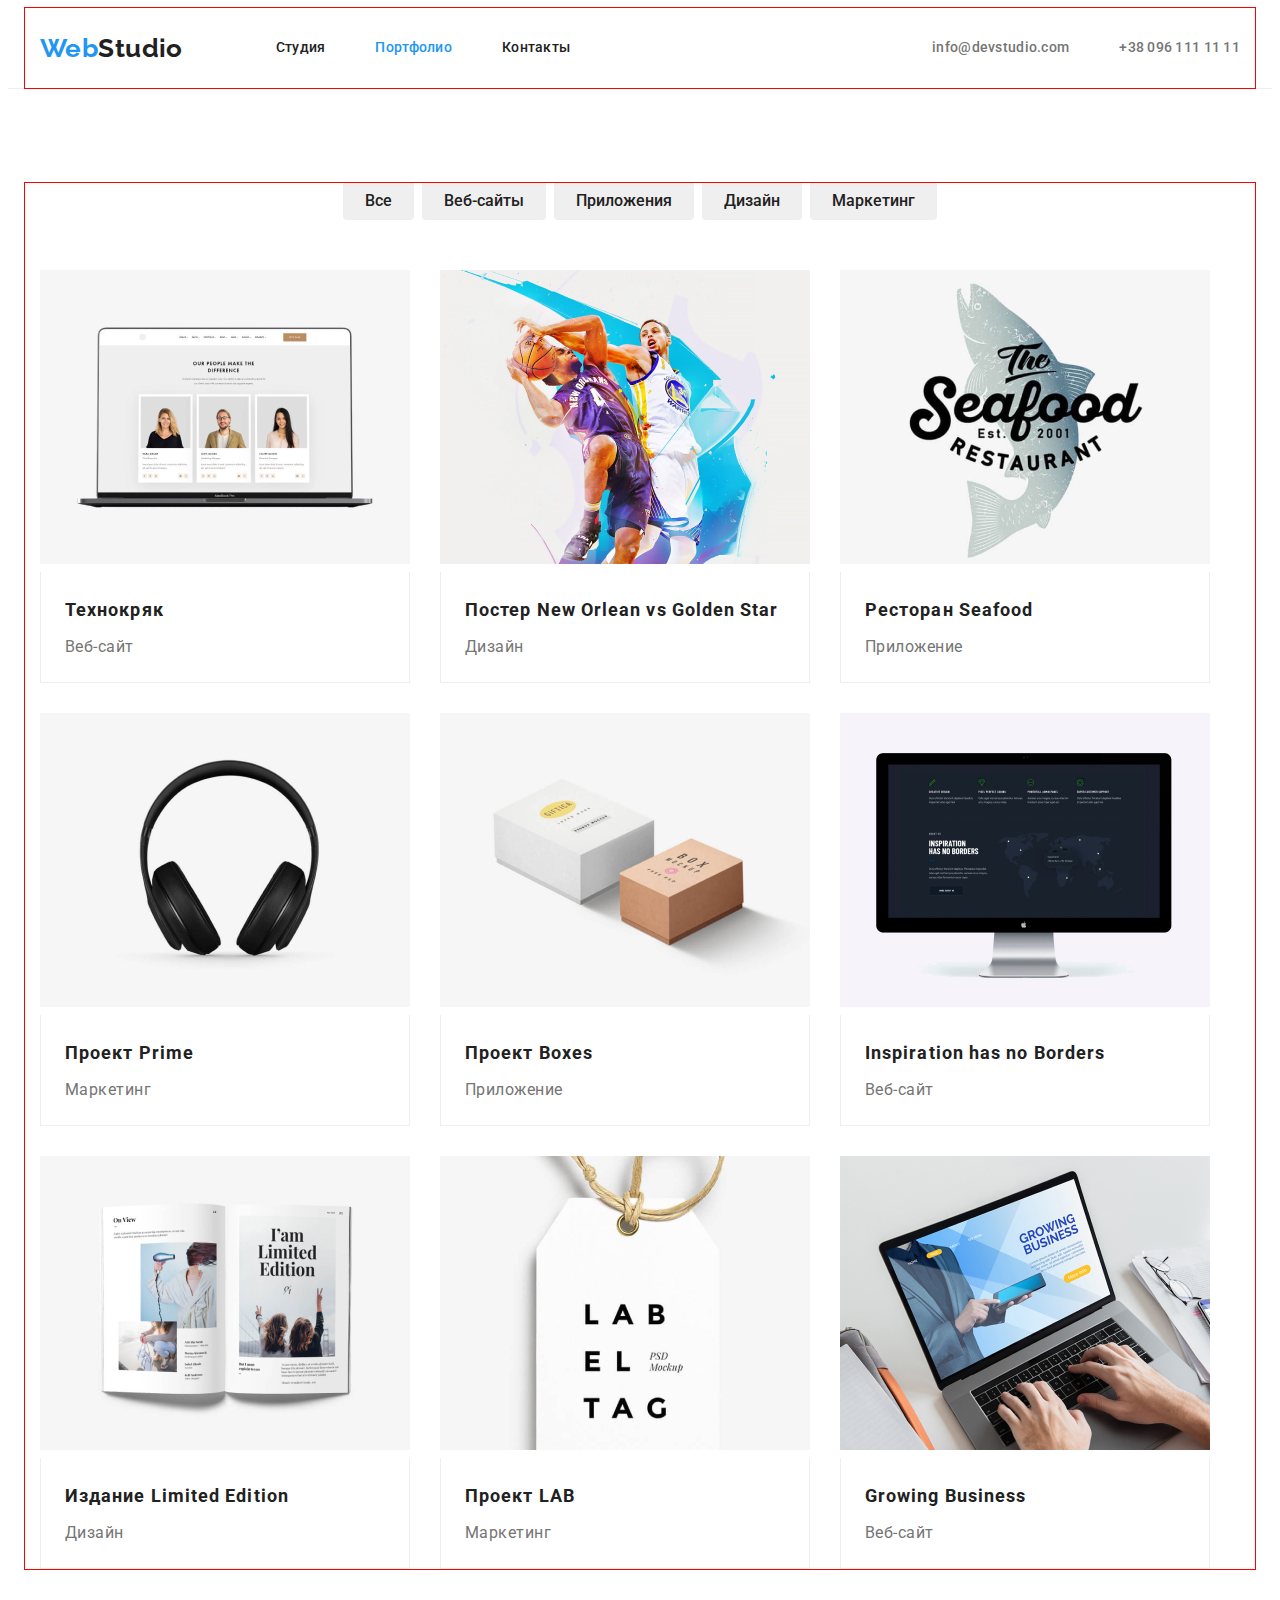
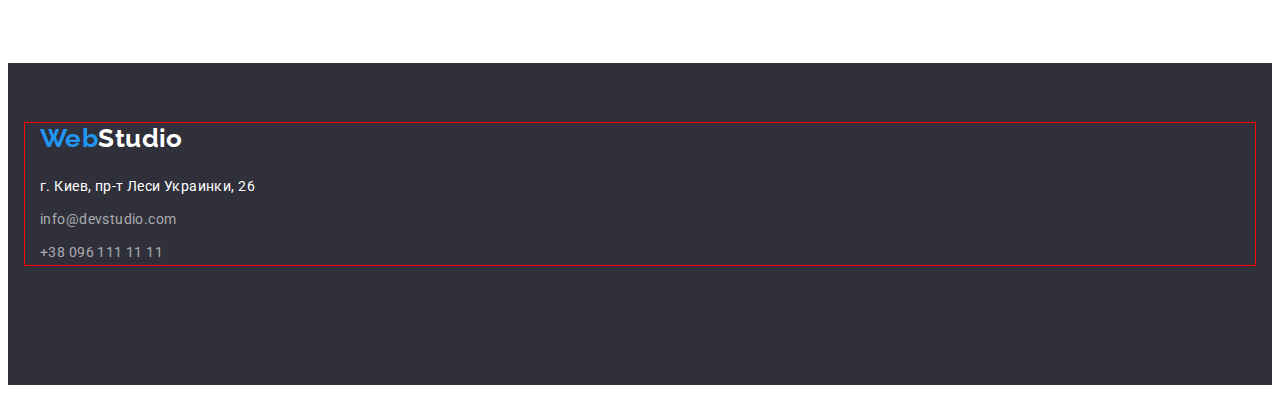
==== commit 84e77297: "current виправив в хедері" ====
--- a/portfolio.html
+++ b/portfolio.html
@@ -27,8 +27,8 @@
             <a class="logo link" lang="en" href="./index.html"><span class="logo-color">Web</span>Studio</a>
             <nav class="heder-nav">
                 <ul class="header-list list">
-                    <li class="header-list-item"><a class="header-link link current" href="./index.html">Студия</a></li>
-                    <li class="header-list-item"><a class="header-link link " href="./portfolio.html">Портфолио</a></li>
+                    <li class="header-list-item"><a class="header-link link " href="./index.html">Студия</a></li>
+                    <li class="header-list-item"><a class="header-link link current" href="./portfolio.html">Портфолио</a></li>
                     <li class="header-list-item"><a class="header-link link " href="">Контакты</a></li>
                 </ul>
             </nav>
--- a/CSS/styles.css
+++ b/CSS/styles.css
@@ -148,9 +148,7 @@
 }
 
 .btn:hover,
-.btn:focus,
-.btn-filter.current:hover,
-.btn-filter.current:focus {
+.btn:focus {
     background-color: var(--backgraund--hover-color);
 }
 
@@ -335,6 +333,11 @@
     display: flex;
     flex-direction: column;
     align-items: center;
+}
+
+.btn-filter.current:hover,
+.btn-filter.current:focus {
+    background-color: var(--backgraund--hover-color);
 }
 
 .btn-filter-about {
